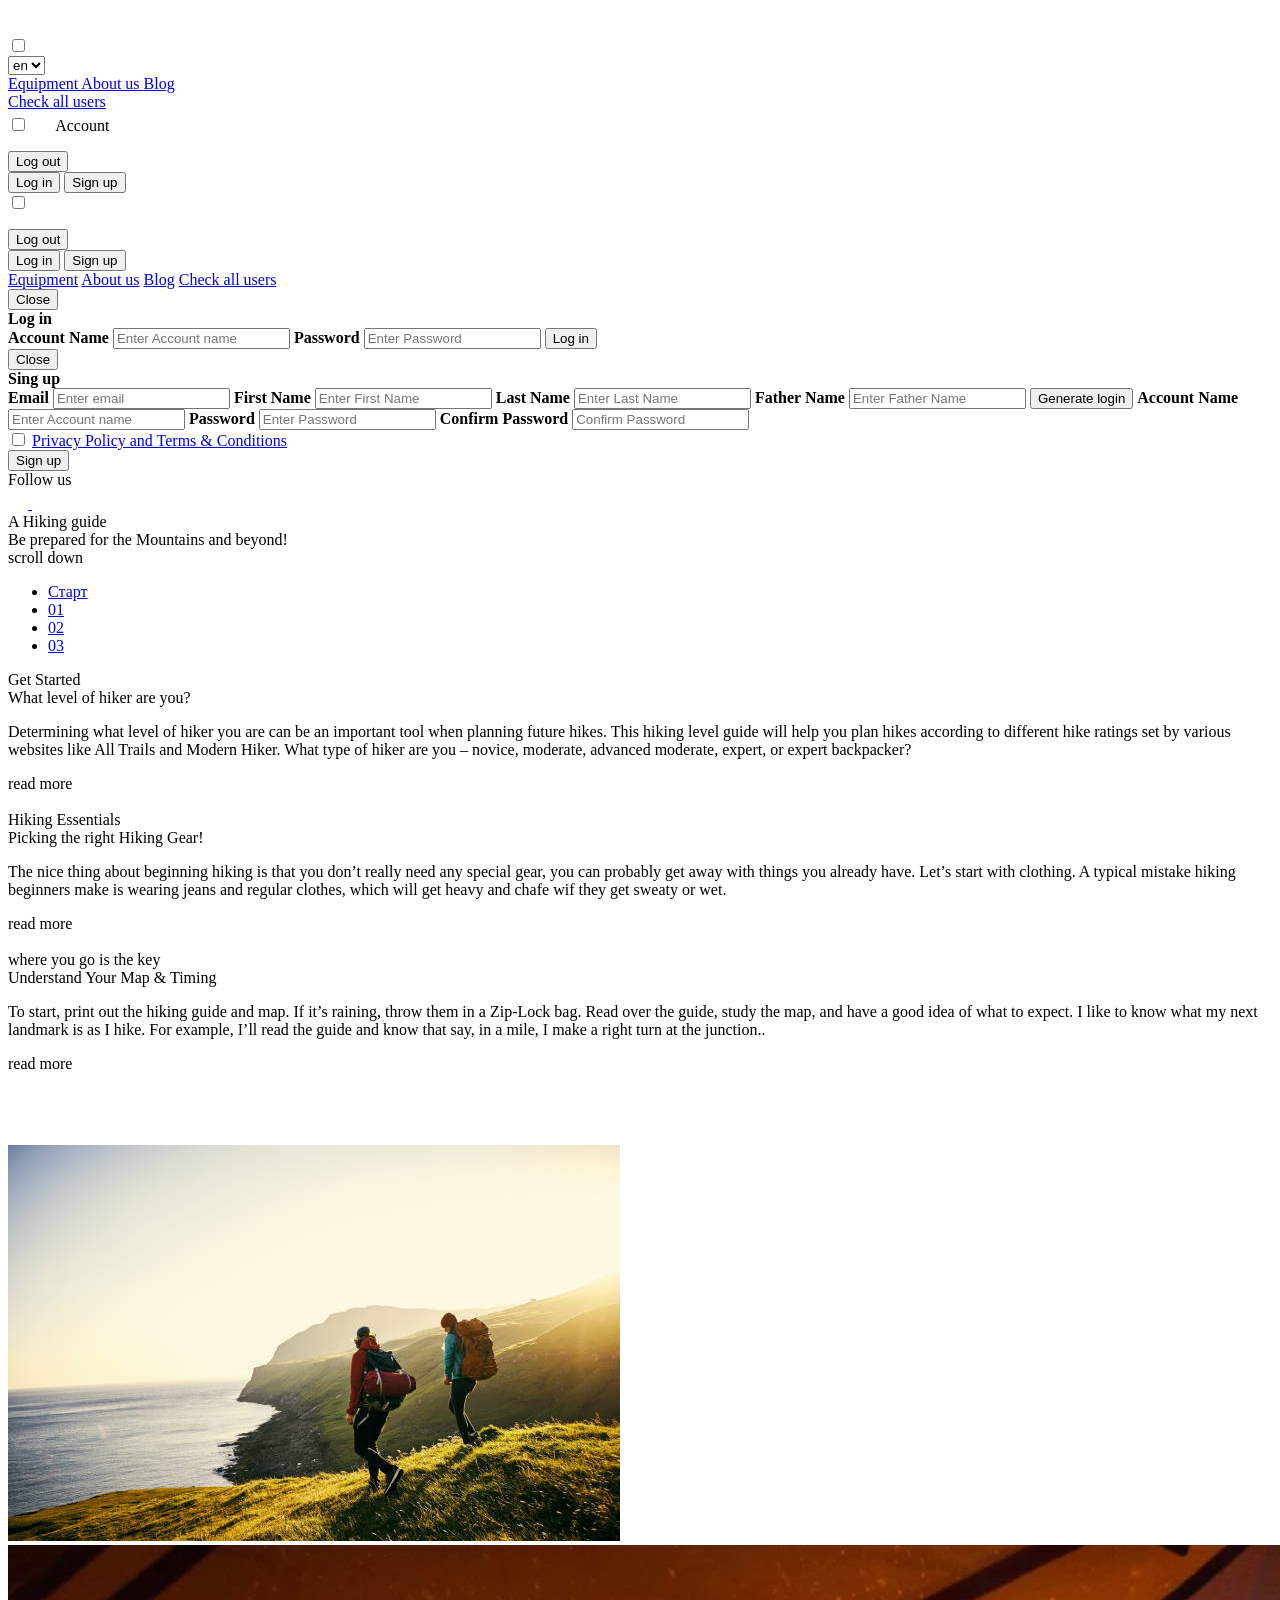
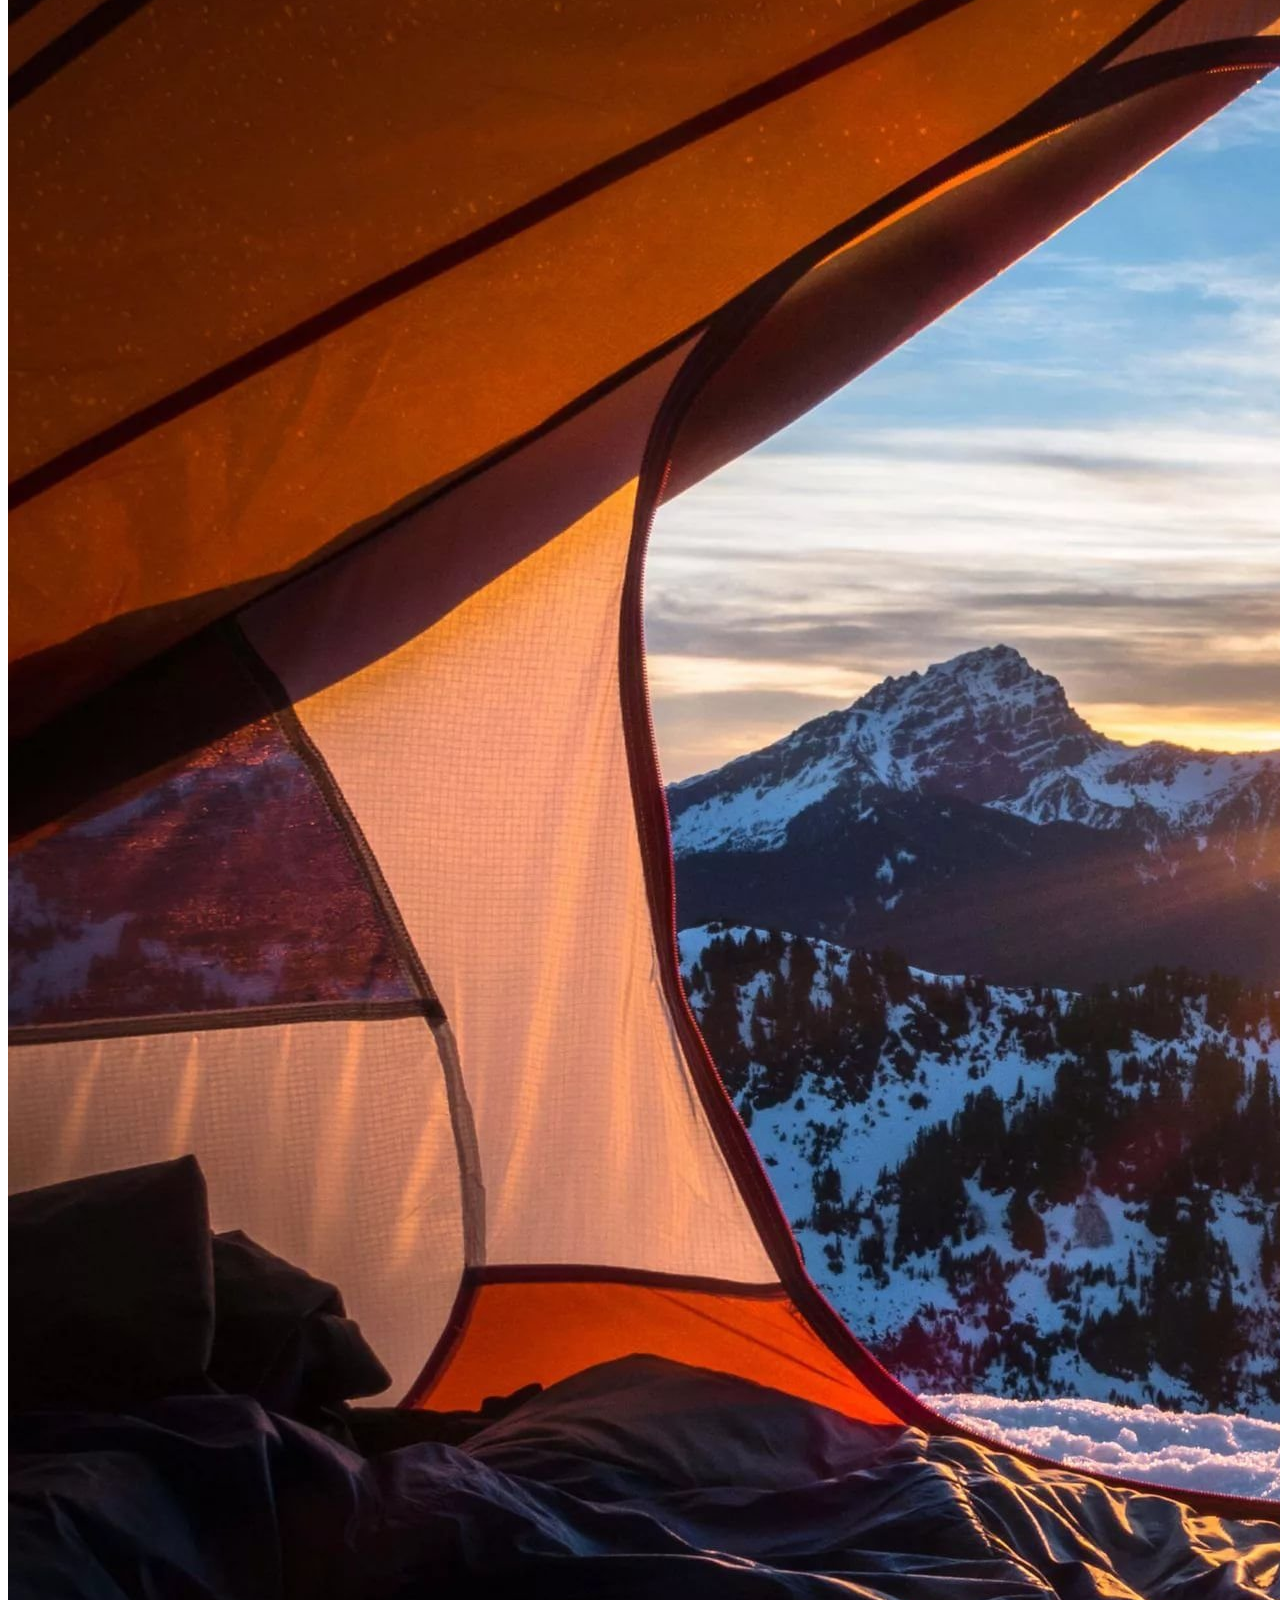
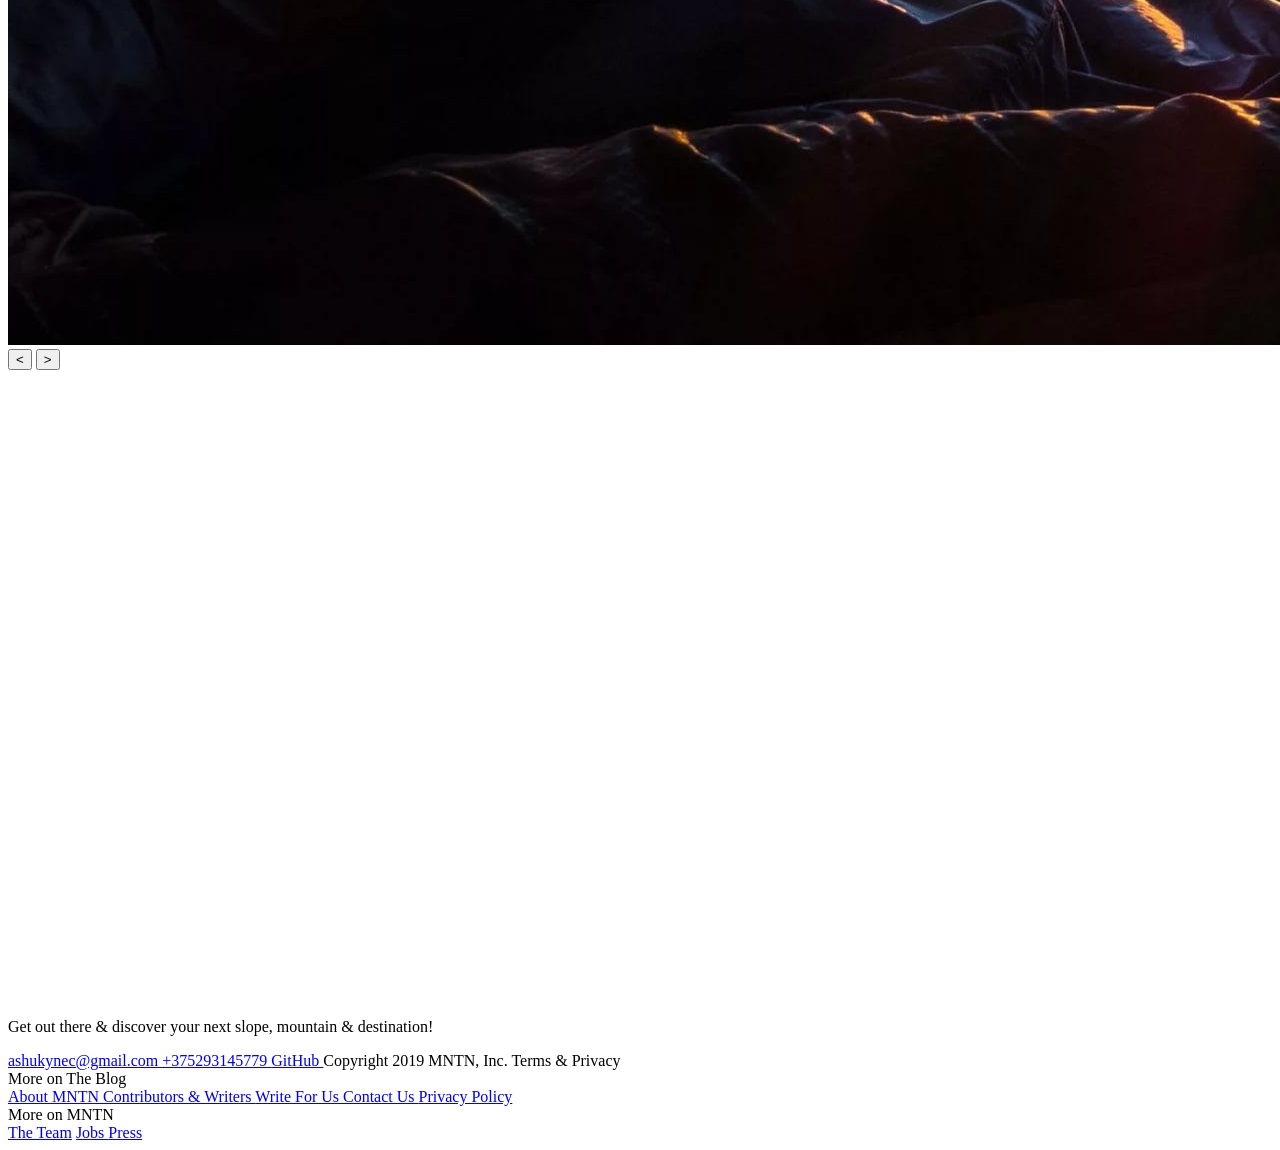
==== About_us/about_us.html @ 2bbd7daa "fit: add 3 web pages" ====
<!DOCTYPE html>
<html lang="en">
<head>
    <meta charset="UTF-8">
    <meta name="viewport" content="width=device-width, initial-scale=1.0">
    <meta name="set-cookie">
    <link rel="stylesheet" href="style.css">
    <link rel="stylesheet" href="Adaptivestyle.css">
    <title class="i18n" i18n="title">MNTN</title>
</head>
<body>
    <div id ="modal_window_background"></div>
    <div id="site-wrapper">
        <header>
            <div class="header-wrapper">
                <div class="img_HG" ></div>      
                <div class="BG_Hero"></div>
                <div class="img_MG" ></div>
                <div class="img_VG" ></div>
                <div class="BG_Content"></div>
            </div>
            <div class="header-content" id="section-start">
                <a href="index.html">
                    <div id="Logo">
                        <img src="../vectors/Logo.svg" alt="">
                    </div>
                </a>
                <nav class="nav_second-block">
                    <div class="toogle-switch">
                        <label class="switch">
                            <input type="checkbox" id="check">
                            <span class="slider round"></span>
                        </label>
                    </div>
                    <select name="" id="languageSelect">
                        <option value="en" id="translateEN" select>en</option>
                        <option value="ru" id="translateRU">ru</option>
                    </select>
                </nav>
                <nav class="nav_menu">                    
                    <a i18n="equipment" href="#" class="i18n nav_menu-text">Equipment
                    </a>
                    <a href="#" i18n="about_us" class="i18n nav_menu-text">About us
                    </a>
                    <a href="#" i18n="blog" class="i18n nav_menu-text" >Blog
                    </a>           
                </nav>
                <nav id="nav_third-block">
                    <div class="for_admin">
                        <a href="../Check All Users/checkallusers.html" i18n="checkusers" class="i18n nav_menu-text">
                            Check all users
                        </a>
                    </div>
                </nav>
                <div class="header-right"> 
                    <div class="Account-menu">
                        <input type="checkbox" id="account_menu_toogle"> 
                        <label id="Account" for="account_menu_toogle">
                            <img src="../vectors/account_circle_24px.svg" alt="">
                            <span i18n="account" class="i18n account">Account</span> 
                        </label>
                        <div class="account-menu">
                            <p class="username"></p>
                            <button id="accountlogout"><span i18n="logout" class="i18n logout">Log out</span> </button>
                            <div class="log">
                                <button id="accountLog"><span i18n="login" class="i18n login">Log in</span> </button>
                                <button id="accountSign"><span i18n="signup" class="i18n signup">Sign up</span> </button>
                            </div>
                            <div class="theme"></div>                            
                        </div>
                    </div>
                </div>
                <input type="checkbox" id="menu_toogle">
                <label class="btn" for="menu_toogle">
                    <span></span>
                </label>
                <div class="burger-menu">
                    <p class="username"></p>
                    <button id="burgerlogout"><span i18n="logout" class="i18n logout">Log out</span> </button>
                    <div class="log">
                        <button id="burgerLog"><span i18n="login" class="i18n login">Log in</span> </button>
                        <button id="burgerSign"><span i18n="signup" class="i18n signup">Sign up</span> </button>
                    </div>        
                    <a href="#" i18n="equipment" class="i18n" id = "equipment">Equipment</a>
                    <a href="#" i18n="about_us" class="i18n" id = "about_us">About us</a>
                    <a href="#" i18n="blog" class="i18n" id = "blog">Blog</a>
                    <a href="#" i18n="checkusers" class="i18n" id = "check_all_users">Check all users</a>
                    <div class="theme"></div>
                </div>                
            </div>
        </header>
        <main>
            <div id="Login_and_register">
                <div class="Login">
                    <button class="button-close-login buttonclose i18n" i18n="close" >Close</button>
                    <div>
                        <b i18n="login" class="i18n login">Log in</b>              
                            <div class="login-form">
                                <label for="Logup"><b i18n="AccountName" class="i18n">Account Name</b></label>
                                <input id="Logup" type="text" placeholder="Enter Account name" name="Account" required>
                                <label for="pws"><b i18n="Password" class="i18n">Password</b></label>
                                <input id="PasswordLog" type="password" placeholder="Enter Password" required>
                                <button id = "log"><span i18n="login" class="i18n">Log in</span></button>
                            </div>         
                    </div>
                </div>
                <div class="Register">
                    <button class="button-close-reg buttonclose i18n" i18n="close">Close</button>
                    <div>
                        <b class="i18n" i18n="signup">Sing up</b>
                            
                            <div class="reg-form">
                                <label for="Email"><b class="i18n" i18n="Email">Email</b></label>
                                <input id="Email" type="text" placeholder="Enter email" name="Email" required>
                                <label for="FisrtName"><b class="i18n" i18n="FirstName">First Name</b></label>
                                <input type="text" id="FirstName" placeholder="Enter First Name" name="FistName" required>
                                <label for="LastName"><b class="i18n" i18n="LastName">Last Name</b></label>
                                <input type="text" id="LastName" placeholder="Enter Last Name" name="LastName" required>
                                <label for="FatherName"><b class="i18n" i18n="FatherName">Father Name</b></label>
                                <input type="text" id="FatherName" placeholder="Enter Father Name" name="FatherName" >
                                <button i18n="generate_login" id="generatelogin">Generate login</button>
                                <label for="Logup"><b class="i18n" i18n="AccountName">Account Name</b></label>
                                <input id="Logup2" type="text" placeholder="Enter Account name" name="Account" required>
                                <label for="pws"><b class="i18n" i18n="Password">Password</b></label>
                                <input type="password" id="password" placeholder="Enter Password" name="passwod" required>
                                <label for="pws"><b class="i18n" i18n="CPassword">Confirm Password</b></label>
                                <input type="password" id="Cpassword" placeholder="Confirm Password" name="Comfpasswod" required>
                                <div class="Policy">
                                    <input type="checkbox" class="checkboxprivacy">
                                    <a href="#" class="Privacy">Privacy Policy and Terms & Conditions</a>
                                </div>
                               
                                <button id = "sign"><span class="i18n" i18n="signup" >Sign up</span></button>
                            </div>                                            
                    </div>
                </div>
            </div>
            <div class="Site-cover">
                <div class="Second-nav">
                    <div class="Social">
                        <span i18n=follow_us class="i18n Follow_us">
                            Follow us
                        </span>
                        <div class="Links">
                            <a href="#" class="Link">
                                <img src="../vectors/instagram.svg" alt="">
                            </a>
                            <a href="#" class="Link">
                                <img src="../vectors/twitter.svg" alt="">
                            </a>                    
                        </div>           
                    </div>
                    <div class="Hero-content">
                        <div i18n=a_hiking_guide class="i18n Hero-subtitle Accent_text">
                            A Hiking guide
                        </div>
                        <div i18n=be_prepared class="i18n Hero-title">
                            Be prepared for the Mountains and beyond!
                        </div>
                        <div i18n=scroll_down class="i18n Hero-scroll-down">
                            scroll down
                        </div>                      
                    </div>
                    <div class="Nav-slider-container">
                        <div class="Nav-section-counter">
                            <ul class="section-counter__list">
                                <li>
                                    <a href="#section-start" class="section-counter__item counter_text btn-to-scroll">Старт</a>
                                </li>
                                <li>
                                    <a href="#section-1" class="section-counter__item counter_text btn-to-scroll">01</a>
                                </li>
                                <li>
                                    <a href="#section-2" class="section-counter__item counter_text btn-to-scroll">02</a>
                                </li>
                                <li>
                                    <a href="#section-3" class="section-counter__item counter_text btn-to-scroll">03</a>
                                </li>
                            </ul>
                        </div>
                    </div>
                </div>
            </div>
            <div class="Content-section">
                <article class="Content-block">
                    <div class="grid">
                        <div class="Content-text" data-number="01" id="section-1">
                            <div i18n=get_started class="i18n Content-subtitle Accent_text">
                                Get Started
                            </div>
                            <div i18n=what_level class="i18n Content-title">
                                What level of  hiker are you?
                            </div>
                            <p i18n=determining_what class="i18n">Determining what level of hiker you are can be an important tool when planning future hikes. This hiking level guide will help you plan hikes according to different hike ratings set by various websites like All Trails and Modern Hiker. What type of hiker are you – novice, moderate, advanced moderate, expert, or expert backpacker?</p> 
                            <div i18n = read_more class="i18n content-read-more">
                                read more
                            </div>
                        </div>
                        <img src="../img/image.png" alt class="Content-img image_01">                       
                    </div>
                </article>
                <article class="Content-block">
                    <div class="grid">
                        <div class="Content-text" data-number="02" id="section-2">
                            <div i18n=hiking_essentials class="i18n Content-subtitle Accent_text">
                                Hiking Essentials
                            </div>
                            <div i18n=picking_the_right class="i18n Content-title">
                                Picking the right Hiking Gear!
                            </div>
                            <p i18n=the_nice_thing class="i18n">The nice thing about beginning hiking is that you don’t really need any special gear, you can probably get away with things you already have.
                                Let’s start with clothing. A typical mistake hiking beginners make is wearing jeans and regular clothes, which will get heavy and chafe wif they get sweaty or wet.</p> 
                            <div i18n = read_more class="i18n content-read-more">
                                read more
                            </div>
                        </div>
                        <img src="../img/image_2.jpeg" alt class="Content-img image_02">  
                    </div>
                </article>
                <article class="Content-block">
                    <div class="grid">
                        <div class="Content-text" data-number="03" id="section-3">
                            <div i18n = where_you_go class="i18n Content-subtitle Accent_text">
                                where you go is the key
                            </div>
                            <div i18n = understand_your_map class="i18n Content-title">
                                Understand Your Map & Timing
                            </div>
                            <p i18n=to_start class="i18n">To start, print out the hiking guide and map. If it’s raining, throw them in a Zip-Lock bag. Read over the guide, study the map, and have a good idea of what to expect. I like to know what my next landmark is as I hike. For example, I’ll read the guide and know that say, in a mile, I make a right turn at the junction..</p> 
                            <div i18n = read_more class="i18n content-read-more">
                                read more
                            </div>
                        </div>
                        <img src="../img/image_1.png" alt class="Content-img image_03">
                    </div>
                </article>
            </div>
            <div id ="Slider-block">
                <div id="Slider">
                    <div id ="Slider-container" class="Slider-container">
                        <div id="slide">
                            <img src="../img/image.png" alt class="Slider-img image_1">                       
                        </div>
                        <div id="slide" >
                            <img src="../img/image_2.jpeg" alt class="Slider-img">                 
                        </div>
                        <div id="slide">
                            <img src="../img/image_1.png" alt class="Slider-img">                        
                        </div>
                        <div id="slide">
                            <img src="../img/image_4.jpg" alt class="Slider-img">                        
                        </div>
                        <div id="slide">
                            <img src="../img/image_5.jpg" alt class="Slider-img">                        
                        </div>
                    </div>
                </div>
                <button id="arrow-left" class="left-arrow arrows">&lt;</button> 
                <button id="arrow-right" class="right-arrow arrows">&gt;</button> 
            </div>
            <div class="map box">
                <iframe src="https://www.google.com/maps/embed?pb=!1m18!1m12!1m3!1d11041.084545531883!2d39.817601816531145!3d46.22495253561388!2m3!1f0!2f0!3f0!3m2!1i1024!2i768!4f13.1!3m3!1m2!1s0x40e4cbffce621131%3A0x7f5fc17c1211a2c6!2z0JLQtdGB0LXQu9Cw0Y8g0JbQuNC30L3RjCwg0JrRgNCw0YHQvdC-0LTQsNGA0YHQutC40Lkg0LrRgNCw0LksINCg0L7RgdGB0LjRjywgMzUyMDU4!5e0!3m2!1sru!2sby!4v1713176691317!5m2!1sru!2sby" width="1000" height="600" style="border:0;" allowfullscreen="" loading="lazy" referrerpolicy="no-referrer-when-downgrade"></iframe>
            </div>
        </main>
        <footer>
            <div class="footer-content">
                <div class="footer_block footer_block-info">
                    <a href="#" id="footer_logo">
                        <img src="../vectors/Logo.svg" alt="">
                    </a>
                    <p i18n=get_out_there id="footer_block-text">
                        Get out there & discover your next slope, mountain & destination!
                    </p>
                    <a href="https://mail.google.com/mail/u/0/#inbox?compose=GTvVlcSMTSDvWHtQJpFTcDckRrpqBXBNzldjprDRZwdrqbjWKNGSmgXZLXLhczCclvdzZHrmMcjWW" id="author_links">
                        ashukynec@gmail.com
                    </a>
                    <a href="tel:+375293145779" id="author_links">
                        +375293145779
                    </a>
                    <a href="https://github.com/ArtemidiyIII/Kursovoi_web" id="author_links">
                        GitHub
                    </a>
                    <span i18n=copyright_2019 id="footer_block-copyright">
                        Copyright 2019 MNTN, Inc. Terms & Privacy
                    </span>
                </div>
                <div class="footer_block footer_block-menu">
                    <div class="footer_block-menu-item">
                        <div i18n=more_on_the_blog class="i18n footer_block-menu-title Accent_text">
                            More on The Blog
                        </div>
                        <a i18n="about_mntn" href="#" class="i18n footer_links">
                            About MNTN
                        </a>
                        <a i18n="contributors_writers" href="#" class="i18n footer_links">
                            Contributors & Writers
                        </a>
                        <a i18n="write_for_us" href="#" class="i18n footer_links">
                            Write For Us
                        </a>
                        <a i18n="contact_us" href="#" class="i18n footer_links">
                            Contact Us
                        </a>
                        <a i18n="privacy_policy" href="#" class="i18n footer_links">
                            Privacy Policy
                        </a>
                    </div>
                    <div class="footer_block-menu-item">
                        <div i18n=more_on_mntn class="i18n footer_block-menu-title Accent_text">
                            More on MNTN
                        </div>
                        <a i18n="the_team" href="https://www.youtube.com/" class="i18n footer_links">
                            The Team</a>
                        <a i18n="jobs" href="#" class="i18n footer_links">
                            Jobs
                        </a>
                        <a i18n="press" href="#" class="i18n footer_links">
                            Press
                        </a>
                    </div>    
                </div>  
            </div>
        </footer>        
    </div>
    <script src="script.js"></script>
</body>
</html>
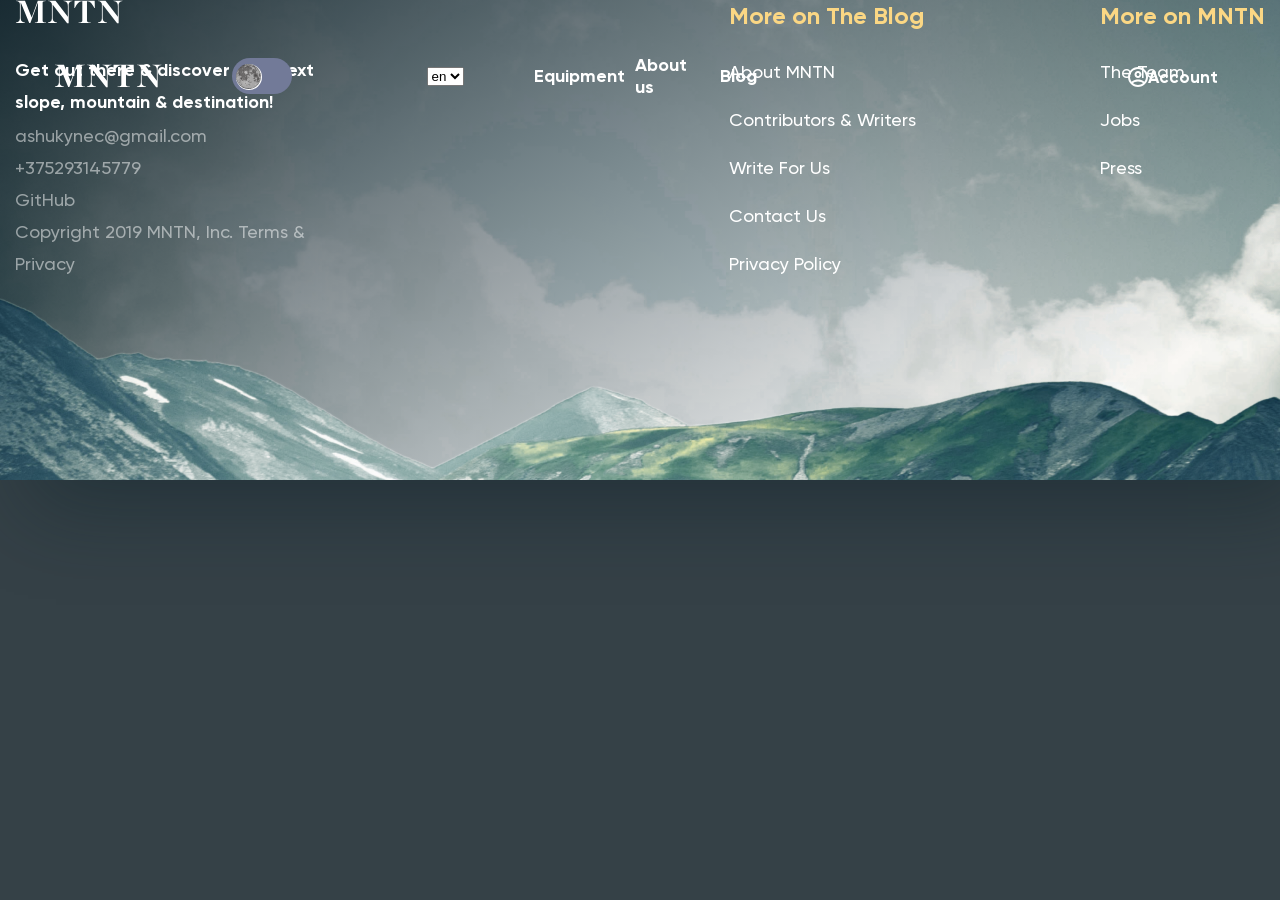
==== commit 402e2b63: "fit: add checkuser and about us pages" ====
--- a/About_us/about_us.html
+++ b/About_us/about_us.html
@@ -3,9 +3,11 @@
 <head>
     <meta charset="UTF-8">
     <meta name="viewport" content="width=device-width, initial-scale=1.0">
-    <meta name="set-cookie">
-    <link rel="stylesheet" href="style.css">
-    <link rel="stylesheet" href="Adaptivestyle.css">
+
+    <link rel="stylesheet" href="../HomePage/style.css">
+    <link rel="stylesheet" href="../HomePage/Adaptivestyle.css">
+    <link rel="stylesheet" href="about_us.html">
+
     <title class="i18n" i18n="title">MNTN</title>
 </head>
 <body>
@@ -20,7 +22,7 @@
                 <div class="BG_Content"></div>
             </div>
             <div class="header-content" id="section-start">
-                <a href="index.html">
+                <a href="../HomePage/index.html">
                     <div id="Logo">
                         <img src="../vectors/Logo.svg" alt="">
                     </div>
@@ -40,14 +42,14 @@
                 <nav class="nav_menu">                    
                     <a i18n="equipment" href="#" class="i18n nav_menu-text">Equipment
                     </a>
-                    <a href="#" i18n="about_us" class="i18n nav_menu-text">About us
+                    <a href="../About_us/about_us.html" i18n="about_us" class="i18n nav_menu-text">About us
                     </a>
                     <a href="#" i18n="blog" class="i18n nav_menu-text" >Blog
                     </a>           
                 </nav>
                 <nav id="nav_third-block">
                     <div class="for_admin">
-                        <a href="../Check All Users/checkallusers.html" i18n="checkusers" class="i18n nav_menu-text">
+                        <a href="../CheckAllUsers/checkallusers.html" i18n="checkusers" class="i18n nav_menu-text">
                             Check all users
                         </a>
                     </div>
@@ -62,10 +64,7 @@
                         <div class="account-menu">
                             <p class="username"></p>
                             <button id="accountlogout"><span i18n="logout" class="i18n logout">Log out</span> </button>
-                            <div class="log">
-                                <button id="accountLog"><span i18n="login" class="i18n login">Log in</span> </button>
-                                <button id="accountSign"><span i18n="signup" class="i18n signup">Sign up</span> </button>
-                            </div>
+                            
                             <div class="theme"></div>                            
                         </div>
                     </div>
@@ -77,195 +76,22 @@
                 <div class="burger-menu">
                     <p class="username"></p>
                     <button id="burgerlogout"><span i18n="logout" class="i18n logout">Log out</span> </button>
-                    <div class="log">
-                        <button id="burgerLog"><span i18n="login" class="i18n login">Log in</span> </button>
-                        <button id="burgerSign"><span i18n="signup" class="i18n signup">Sign up</span> </button>
-                    </div>        
+                            
                     <a href="#" i18n="equipment" class="i18n" id = "equipment">Equipment</a>
-                    <a href="#" i18n="about_us" class="i18n" id = "about_us">About us</a>
+                    <a href="../About_us/about_us.html" i18n="about_us" class="i18n" id = "about_us">About us</a>
                     <a href="#" i18n="blog" class="i18n" id = "blog">Blog</a>
-                    <a href="#" i18n="checkusers" class="i18n" id = "check_all_users">Check all users</a>
+                    <a href="../CheckAllUsers/checkallusers.html" i18n="checkusers" class="i18n" id = "check_all_users">Check all users</a>
                     <div class="theme"></div>
                 </div>                
             </div>
         </header>
         <main>
-            <div id="Login_and_register">
-                <div class="Login">
-                    <button class="button-close-login buttonclose i18n" i18n="close" >Close</button>
-                    <div>
-                        <b i18n="login" class="i18n login">Log in</b>              
-                            <div class="login-form">
-                                <label for="Logup"><b i18n="AccountName" class="i18n">Account Name</b></label>
-                                <input id="Logup" type="text" placeholder="Enter Account name" name="Account" required>
-                                <label for="pws"><b i18n="Password" class="i18n">Password</b></label>
-                                <input id="PasswordLog" type="password" placeholder="Enter Password" required>
-                                <button id = "log"><span i18n="login" class="i18n">Log in</span></button>
-                            </div>         
-                    </div>
-                </div>
-                <div class="Register">
-                    <button class="button-close-reg buttonclose i18n" i18n="close">Close</button>
-                    <div>
-                        <b class="i18n" i18n="signup">Sing up</b>
-                            
-                            <div class="reg-form">
-                                <label for="Email"><b class="i18n" i18n="Email">Email</b></label>
-                                <input id="Email" type="text" placeholder="Enter email" name="Email" required>
-                                <label for="FisrtName"><b class="i18n" i18n="FirstName">First Name</b></label>
-                                <input type="text" id="FirstName" placeholder="Enter First Name" name="FistName" required>
-                                <label for="LastName"><b class="i18n" i18n="LastName">Last Name</b></label>
-                                <input type="text" id="LastName" placeholder="Enter Last Name" name="LastName" required>
-                                <label for="FatherName"><b class="i18n" i18n="FatherName">Father Name</b></label>
-                                <input type="text" id="FatherName" placeholder="Enter Father Name" name="FatherName" >
-                                <button i18n="generate_login" id="generatelogin">Generate login</button>
-                                <label for="Logup"><b class="i18n" i18n="AccountName">Account Name</b></label>
-                                <input id="Logup2" type="text" placeholder="Enter Account name" name="Account" required>
-                                <label for="pws"><b class="i18n" i18n="Password">Password</b></label>
-                                <input type="password" id="password" placeholder="Enter Password" name="passwod" required>
-                                <label for="pws"><b class="i18n" i18n="CPassword">Confirm Password</b></label>
-                                <input type="password" id="Cpassword" placeholder="Confirm Password" name="Comfpasswod" required>
-                                <div class="Policy">
-                                    <input type="checkbox" class="checkboxprivacy">
-                                    <a href="#" class="Privacy">Privacy Policy and Terms & Conditions</a>
-                                </div>
-                               
-                                <button id = "sign"><span class="i18n" i18n="signup" >Sign up</span></button>
-                            </div>                                            
-                    </div>
-                </div>
-            </div>
-            <div class="Site-cover">
-                <div class="Second-nav">
-                    <div class="Social">
-                        <span i18n=follow_us class="i18n Follow_us">
-                            Follow us
-                        </span>
-                        <div class="Links">
-                            <a href="#" class="Link">
-                                <img src="../vectors/instagram.svg" alt="">
-                            </a>
-                            <a href="#" class="Link">
-                                <img src="../vectors/twitter.svg" alt="">
-                            </a>                    
-                        </div>           
-                    </div>
-                    <div class="Hero-content">
-                        <div i18n=a_hiking_guide class="i18n Hero-subtitle Accent_text">
-                            A Hiking guide
-                        </div>
-                        <div i18n=be_prepared class="i18n Hero-title">
-                            Be prepared for the Mountains and beyond!
-                        </div>
-                        <div i18n=scroll_down class="i18n Hero-scroll-down">
-                            scroll down
-                        </div>                      
-                    </div>
-                    <div class="Nav-slider-container">
-                        <div class="Nav-section-counter">
-                            <ul class="section-counter__list">
-                                <li>
-                                    <a href="#section-start" class="section-counter__item counter_text btn-to-scroll">Старт</a>
-                                </li>
-                                <li>
-                                    <a href="#section-1" class="section-counter__item counter_text btn-to-scroll">01</a>
-                                </li>
-                                <li>
-                                    <a href="#section-2" class="section-counter__item counter_text btn-to-scroll">02</a>
-                                </li>
-                                <li>
-                                    <a href="#section-3" class="section-counter__item counter_text btn-to-scroll">03</a>
-                                </li>
-                            </ul>
-                        </div>
-                    </div>
-                </div>
-            </div>
-            <div class="Content-section">
-                <article class="Content-block">
-                    <div class="grid">
-                        <div class="Content-text" data-number="01" id="section-1">
-                            <div i18n=get_started class="i18n Content-subtitle Accent_text">
-                                Get Started
-                            </div>
-                            <div i18n=what_level class="i18n Content-title">
-                                What level of  hiker are you?
-                            </div>
-                            <p i18n=determining_what class="i18n">Determining what level of hiker you are can be an important tool when planning future hikes. This hiking level guide will help you plan hikes according to different hike ratings set by various websites like All Trails and Modern Hiker. What type of hiker are you – novice, moderate, advanced moderate, expert, or expert backpacker?</p> 
-                            <div i18n = read_more class="i18n content-read-more">
-                                read more
-                            </div>
-                        </div>
-                        <img src="../img/image.png" alt class="Content-img image_01">                       
-                    </div>
-                </article>
-                <article class="Content-block">
-                    <div class="grid">
-                        <div class="Content-text" data-number="02" id="section-2">
-                            <div i18n=hiking_essentials class="i18n Content-subtitle Accent_text">
-                                Hiking Essentials
-                            </div>
-                            <div i18n=picking_the_right class="i18n Content-title">
-                                Picking the right Hiking Gear!
-                            </div>
-                            <p i18n=the_nice_thing class="i18n">The nice thing about beginning hiking is that you don’t really need any special gear, you can probably get away with things you already have.
-                                Let’s start with clothing. A typical mistake hiking beginners make is wearing jeans and regular clothes, which will get heavy and chafe wif they get sweaty or wet.</p> 
-                            <div i18n = read_more class="i18n content-read-more">
-                                read more
-                            </div>
-                        </div>
-                        <img src="../img/image_2.jpeg" alt class="Content-img image_02">  
-                    </div>
-                </article>
-                <article class="Content-block">
-                    <div class="grid">
-                        <div class="Content-text" data-number="03" id="section-3">
-                            <div i18n = where_you_go class="i18n Content-subtitle Accent_text">
-                                where you go is the key
-                            </div>
-                            <div i18n = understand_your_map class="i18n Content-title">
-                                Understand Your Map & Timing
-                            </div>
-                            <p i18n=to_start class="i18n">To start, print out the hiking guide and map. If it’s raining, throw them in a Zip-Lock bag. Read over the guide, study the map, and have a good idea of what to expect. I like to know what my next landmark is as I hike. For example, I’ll read the guide and know that say, in a mile, I make a right turn at the junction..</p> 
-                            <div i18n = read_more class="i18n content-read-more">
-                                read more
-                            </div>
-                        </div>
-                        <img src="../img/image_1.png" alt class="Content-img image_03">
-                    </div>
-                </article>
-            </div>
-            <div id ="Slider-block">
-                <div id="Slider">
-                    <div id ="Slider-container" class="Slider-container">
-                        <div id="slide">
-                            <img src="../img/image.png" alt class="Slider-img image_1">                       
-                        </div>
-                        <div id="slide" >
-                            <img src="../img/image_2.jpeg" alt class="Slider-img">                 
-                        </div>
-                        <div id="slide">
-                            <img src="../img/image_1.png" alt class="Slider-img">                        
-                        </div>
-                        <div id="slide">
-                            <img src="../img/image_4.jpg" alt class="Slider-img">                        
-                        </div>
-                        <div id="slide">
-                            <img src="../img/image_5.jpg" alt class="Slider-img">                        
-                        </div>
-                    </div>
-                </div>
-                <button id="arrow-left" class="left-arrow arrows">&lt;</button> 
-                <button id="arrow-right" class="right-arrow arrows">&gt;</button> 
-            </div>
-            <div class="map box">
-                <iframe src="https://www.google.com/maps/embed?pb=!1m18!1m12!1m3!1d11041.084545531883!2d39.817601816531145!3d46.22495253561388!2m3!1f0!2f0!3f0!3m2!1i1024!2i768!4f13.1!3m3!1m2!1s0x40e4cbffce621131%3A0x7f5fc17c1211a2c6!2z0JLQtdGB0LXQu9Cw0Y8g0JbQuNC30L3RjCwg0JrRgNCw0YHQvdC-0LTQsNGA0YHQutC40Lkg0LrRgNCw0LksINCg0L7RgdGB0LjRjywgMzUyMDU4!5e0!3m2!1sru!2sby!4v1713176691317!5m2!1sru!2sby" width="1000" height="600" style="border:0;" allowfullscreen="" loading="lazy" referrerpolicy="no-referrer-when-downgrade"></iframe>
-            </div>
+            
         </main>
         <footer>
             <div class="footer-content">
                 <div class="footer_block footer_block-info">
-                    <a href="#" id="footer_logo">
+                    <a href="../HomePage/index.html" id="footer_logo">
                         <img src="../vectors/Logo.svg" alt="">
                     </a>
                     <p i18n=get_out_there id="footer_block-text">
@@ -322,6 +148,6 @@
             </div>
         </footer>        
     </div>
-    <script src="script.js"></script>
+    <script src="../About_us/scriptforaboutus.js"></script>
 </body>
 </html>
--- a/HomePage/style.css
+++ b/HomePage/style.css
@@ -0,0 +1,1141 @@
+* {
+    box-sizing: border-box;
+    margin: 0;
+    padding: 0;
+}
+a {
+    text-decoration: none;
+}
+button {
+    cursor: pointer;
+    text-decoration: none;
+    border: none;
+}
+img {
+    vertical-align: top;
+    border-style: none;
+}
+.Accent_text {
+    color: #fbd784;    
+}
+body {
+    margin: 0;
+    width: 100%;
+    min-height: 100%;
+    display: flex;
+    background-color: rgba(3, 18, 26, 0.8)
+}
+#site-wrapper{
+    overflow: hidden;
+    position: relative;
+    display: flex;
+    width: 100%;
+    height: 100%;
+    max-width: 1920px;
+    margin-right: auto;
+    margin-left: auto;
+    flex-direction: column;
+    background-color: #0B1D26;
+    box-shadow: 28px 28px 80px 0 rgba(11, 29, 38, 0.4);
+
+}
+header{
+    display: flex;
+    width: 100%;
+    position: absolute;
+    top: 0%;
+}
+.header-wrapper{
+    margin: 0;
+    width: 100%;
+    height: 95vw;
+    max-width: 1920px;
+    min-width: 320px;
+    max-height: 1900px;
+    /* min-height: 317px; */
+    background-size: contain;
+}
+.header-content {
+    display: flex;
+    width: 100%;
+    align-items: center;
+    position: absolute;
+    flex-direction: row;
+    height: 152px;
+    padding: 64px 4.2%;
+    /* background-color: #d30909; */
+    margin: 0;
+    z-index: 3;
+}
+.BG_Hero {
+    position: relative;
+    height: 63.16%;
+    width: 100%;
+    top: -100%;
+    background: linear-gradient(330.24deg, rgba(11, 29, 38, 0) 31.06%, #0B1D26 108.93%);
+
+}
+.BG_Content {
+    position: relative;
+    background: linear-gradient(180deg, rgba(11, 29, 38, 0) 0%, #0B1D26 61.38%);
+    height: 36.84%;
+    width: 100%;
+    top: -300%;
+}
+.img_HG {
+    position: relative;
+    width: 100%;
+    height: 100%;
+    top: -21%;
+    max-width: 1920px;
+    min-width: 320px;
+    background-image: url("../img/hg.png");
+    background-repeat: no-repeat;
+    background-size: contain;
+    align-items: end;
+}
+.img_MG {
+    position: relative;
+    width: 100%;
+    height: 100%;
+    top: -138.74%;
+    max-width: 1920px;
+    min-width: 320px;
+    background: url("../img/mg.png");
+    background-repeat: no-repeat;
+    background-size: contain;
+    left: 0px;
+}
+.img_VG {
+    position: relative;
+    width: 100%;
+    height: 100%;
+    top: -222.74%;
+    max-width: 1920px;
+    min-width: 320px;
+    background: url("../img/vg.png");
+    background-repeat: no-repeat;
+    background-size: contain;
+    left: 0px;   
+}
+#Logo {
+    color: #FFFFFF;
+    cursor:pointer;
+}
+
+.nav_second-block{
+    position: relative;
+    display: flex;
+    max-width: 626px;
+    width: 100%;
+    justify-content: space-around;
+    flex-direction: row;
+    align-items: center;
+}
+
+    /* toogle-switch */
+
+.toogle-switch{
+    position: relative;
+    padding-left: 5px;
+    padding-right: 5px;
+}
+.switch {
+    position: relative;
+    display: inline-block;
+    width: 60px;
+    height: 36px;
+}   
+.switch input { 
+    opacity: 0;
+    width: 0;
+    height: 0;
+}
+.slider {
+    position: absolute;
+    cursor: pointer;
+    top: 0;
+    left: 0;
+    right: 0;
+    bottom: 0;
+    background-color: #727a98;
+    -webkit-transition: .4s;
+    transition: .4s;
+}
+.slider:before {
+    position: absolute;
+    content:url("../img/moon.png");
+    height: 26px;
+    width: 26px;
+    left: 4px;
+    bottom: 4px;
+    background-color: white;
+    -webkit-transition: .4s;
+    transition: .4s;
+}
+input:checked + .slider {
+    background-color: #ccc;
+}
+input:checked + .slider:before {
+    -webkit-transform: translateX(26px);
+    -ms-transform: translateX(26px);
+    transform: translateX(26px);
+    content:url("../img/Sun.png");
+  }
+
+.slider.round {
+    border-radius: 34px;
+  }
+  
+  .slider.round:before {
+    border-radius: 50%;
+  }
+
+    /* /toogle-switch */
+
+    /* Daily theme */
+
+.daily-theme{
+    background-color: white;
+    
+}
+    
+.daily-text{
+    color: #0B1D26;
+    
+}
+
+    /* /Daily theme */
+
+.nav_menu {
+    display: flex;
+    position: relative;
+    flex-direction: row;
+    align-items: center;
+    justify-self: center;
+    justify-content: space-between;
+    flex-basis: 293px;
+    flex-grow: 0;
+    flex-shrink: 1;
+    min-width: 233px;
+    width: 100%;
+}
+.nav_menu-text {
+    font-family: 'Gilroy_bold';
+    font-weight: 700;
+    font-size: 18px;
+    line-height: 1.209;
+    color: #FFFFFF;
+    margin-top: 2px;
+    padding-left: 5px;
+    padding-right: 5px;
+}
+#nav_third-block{
+    position: relative;
+    display: flex;
+    flex-direction: row;
+    align-items: center;
+    justify-self: center;
+    justify-content: space-around;
+    max-width: 626px;
+    min-width: 136px;
+    width: 100%;
+}
+.for_admin{
+    align-items: center;    
+    visibility: hidden;
+}
+.header-right{
+    display: flex;
+    flex-direction: row;
+
+}
+
+/* account-menu */
+.Account-menu{
+    display: grid;
+}
+#Account {
+    display: flex;
+    align-items: center;
+    position: relative;
+    width: 98px;
+    justify-self: end;
+    top: 1px;
+    bottom: 1px;
+    color: #FFFFFF;
+    border: none;
+    cursor: pointer;
+    background-color: transparent;
+}
+#account_menu_toogle{
+    display: none;
+}
+.account{
+    font-family: 'Gilroy_bold';
+    font-size: 17px;
+    line-height: 1.209;
+    color: #FFFFFF;
+}
+.account-menu{
+    z-index: 4;
+    display: none;
+    position: absolute;
+    width: 100%;
+    height: auto;
+    top: 100px;
+    left: 0;
+    justify-content: space-between;
+    transition: 0.2s all;
+    flex-direction: column;
+    gap: 10px;
+    background-color:rgba(3, 18, 26, 0.8);
+    font-size: 20px;
+    color:white;
+}
+#account_menu_toogle:checked ~ .account-menu{
+    display: flex;
+    flex-direction: column;
+    justify-content: space-between;
+    align-items:center;
+    opacity: 1;
+}
+#accountlogout{
+    color:white;
+    justify-content: center;
+    text-align: center;
+    background-color: #AAB9CF;
+    width: 90%;
+    padding: 10px 0;
+    display: none;
+    text-align: center;
+    text-decoration: none;
+    border: 1px solid  #AAB9CF;
+    border-radius: 10px;
+}
+#accountLog{
+    color:white;
+    display: block;
+    text-align: center;
+    background-color: #AAB9CF;
+    width: 45%;
+    padding: 10px 0;
+    text-decoration: none;
+    border: 1px solid  #AAB9CF;
+    border-radius: 10px;
+}
+#accountSign{
+    color:white;
+    display: block;
+    text-align: center;
+    background-color: #AAB9CF;
+    width: 45%;
+    padding: 10px 0;
+    text-decoration: none;
+    border: 1px solid  #AAB9CF;
+    border-radius: 10px;
+}
+
+ /* /account-menu */
+
+ /* burger-menu */
+
+ .btn{
+    display: none;
+}
+.burger-menu{
+    z-index: 4;
+    display: none;
+    position: absolute;
+    width: 100%;
+    height: auto;
+    top: 100px;
+    left: 0;
+    justify-content: space-between;
+    transition: 0.2s all;
+    flex-direction: column;
+    gap: 10px;
+    background-color:rgba(3, 18, 26, 0.8);
+    font-size: 20px;
+    color:white;
+}
+.username{
+    display: none;
+    font-size: 20px;
+    margin: 0;
+    margin-right: 20px;
+}
+#burgerlogout{
+    color:white;
+    justify-content: center;
+    text-align: center;
+    background-color: #AAB9CF;
+    width: 90%;
+    padding: 10px 0;
+    display: none;
+    text-align: center;
+    text-decoration: none;
+    border: 1px solid  #AAB9CF;
+    border-radius: 10px;
+}
+.logout{
+    text-align: center;
+}
+.log{
+    margin-top: 20px;
+    width: 90%;
+    display: flex;
+    flex-direction: row;
+    justify-content: space-between;
+}
+#burgerLog{
+    color:white;
+    display: block;
+    text-align: center;
+    background-color: #AAB9CF;
+    width: 45%;
+    padding: 10px 0;
+    text-decoration: none;
+    border: 1px solid  #AAB9CF;
+    border-radius: 10px;
+}
+#burgerSign{
+    color:white;
+    display: block;
+    text-align: center;
+    background-color: #AAB9CF;
+    width: 45%;
+    padding: 10px 0;
+    text-decoration: none;
+    border: 1px solid  #AAB9CF;
+    border-radius: 10px;
+}
+.burger-menu > a{
+    color:white;
+    text-align: center;
+    text-decoration: none;
+    width: 90%;
+    background-color:#AAB9CF;
+    padding: 10px 0;
+    border: 1px solid  #AAB9CF;
+    border-radius: 10px; 
+}
+.theme{
+    display: flex;
+    justify-content: space-around;
+    width: 100%;
+    flex-direction: row;
+    margin-bottom: 20px;
+}
+#check_all_users{
+    display: none;
+}
+#menu_toogle {
+    display: none;
+}
+
+ /* /burger-menu */
+
+/* Login and Register window */
+#modal_window_background{
+    display: flex;
+    position: fixed;
+    width: 100%;
+    height: 100%;
+}
+
+#Login_and_register{
+    display: flex;
+    position: absolute;
+    align-items: center;
+    flex-direction: column;
+    justify-content: center;
+    width: 100%;
+}
+.buttonclose{
+    width: 60px;
+    height: 30px;
+    margin-left: 200px;
+    background-color:white;
+    color:black;
+    border:1px solid white;
+    border-radius: 20px;
+}
+input[type=text],input[type=password]{
+    width: 120%;
+    font-size: 22px;
+    color:#000000;
+    background-color:#E9EDEE;
+    border: 1px solid #E9EDEE;
+    border-radius: 20px;
+    text-align: center;
+}
+
+ /* /Login and Register window */
+
+ /* Login window */
+
+ .Login{
+    z-index: 6;
+    position: absolute;
+    top: 200px;
+    margin-left: -3200px;
+    display: flex;
+    width: 50%;
+    height: 500px;
+    justify-content: center;
+    flex-direction: column;
+    align-items:center;
+    background-color:#0B1D26;;
+    color:#F9E9E0;
+    border: 1px solid #0B1D26;;
+    border-radius:20px;
+    transition: margin-left, 0.5s ease;
+    box-shadow: rgba(0, 0, 0, 0.56) 0px 22px 70px 4px;
+   
+}
+.Login > div{
+    display: flex;
+    align-items:center;
+    justify-content: space-around;
+    flex-direction: column;
+    
+}
+.Login > div > b{
+    padding: 30px 0;
+    font-size: 30px;
+}
+.login-form{
+    display: flex;
+    flex-direction: column;
+    justify-content: space-around;
+    align-items: center;
+    height: 200px;
+    font-size: 30px;
+    padding: 30px 0;
+}
+
+#log{
+    margin-top: 20px;
+    width: 100px;
+    height: 40px;
+    background-color:#E9EDEE;
+    border: 1px solid #E9EDEE;
+    border-radius: 20px;
+    font-size: 20px;
+    text-align: center;
+}
+
+ /* /Login window */
+
+ /* Register window */
+
+ .Register{
+    z-index: 6;
+    position: absolute;
+    top: 200px;
+    margin-left: -3200px;
+    display: flex;
+    width: 50%;
+    height: 800px;
+    flex-direction: column;
+    align-items:center;
+    background-color:#0B1D26;;
+    color:#F9E9E0;
+    border: 1px solid #0B1D26;;
+    border-radius:20px;
+    transition: margin-left, 0.5s ease;
+    box-shadow: rgba(0, 0, 0, 0.56) 0px 22px 70px 4px;
+}
+.button-close-reg{
+    height: 40px;
+    margin-top: 10px;
+}
+.Register > div{
+    display: flex;
+    align-items:center;
+    justify-content: space-around;
+    flex-direction: column;   
+}
+.Register > div > b{
+    padding: 30px 0;
+    font-size: 30px;
+}
+.reg-form{
+    display: flex;
+    flex-direction: column;
+    justify-content: space-around;
+    align-items: center;
+    height: 510px;
+    font-size: 30px;
+    padding: 30px 0;
+}
+#generatelogin{
+    width: 200px;
+    height: 70px;
+    margin: 10px 0;
+    color:black;
+    background-color:white;
+    border: 1px solid white;
+    border-radius: 20px;
+}
+#sign{
+    margin-top: 20px;
+    width: 150px;
+    height: 40px;
+    background-color:#E9EDEE;
+    border: 1px solid #E9EDEE;
+    border-radius: 20px;
+    font-size: 20px;
+    text-align: center;
+}
+.Policy{
+    margin: 10px;
+    width: 100%;
+    display: flex;
+    justify-content: space-around;
+    flex-direction: row;
+    align-items:center;
+}
+.Privacy{
+    text-decoration: none;
+    color:white;
+    font-size: 18px;
+}
+
+ /* /Register window */
+
+.icons-general-cart {
+}
+.iconactionaccount-circle-24-px {
+}
+.account-1 {
+}
+.Site-cover{
+    position: relative;
+    height: 1200px;
+    width: 100%;
+}
+.Second-nav {
+    position: relative;
+    display: flex;
+    flex-direction: row;
+    justify-content: space-between;
+    max-width: 1790px;
+    width: 100%;
+    padding-left: 15px;
+    padding-right: 15px;
+    margin-right: auto;
+    margin-left: auto;
+    top: 287px;
+    z-index: 1;
+}
+
+    /* Social */
+
+.Social {
+    display: inline-flex;
+    writing-mode: vertical-lr;
+    margin-top: auto;
+    margin-bottom: auto;
+}
+.Follow_us{
+    font-family: 'Gilroy_bold';
+    font-weight: 700;
+    font-size: 18px;
+    line-height: 1.209;
+    color: #FFFFFF;
+    margin-top: 19px;
+    margin-bottom: 12px;
+}
+.Links {
+    display: flex;   
+}
+.Link {
+    margin-top: 12px;
+    margin-bottom: 12px;
+    width: 24px;
+    height: 24px;
+}
+
+    /* /Social */
+
+    /* Content-hero */
+
+.Hero-content {
+    position: relative;
+    margin-left: 10px;
+    margin-right: 10px;
+    max-width: 950px;
+    width: 100%;
+    top: 0px;
+}
+.Hero-subtitle{
+    font-family: 'Gilroy_extrabold';
+    position: relative;
+    padding-left: 104px;
+    font-weight: 800;
+    font-size: 18px;
+    line-height: 1.225;
+    letter-spacing: 6px;
+    text-transform: uppercase;
+}
+.Hero-subtitle::before{
+    position: absolute;
+    left: 0;
+    top: 50%;
+    transform: translateY(-50%);
+    display: block;
+    content:'';
+    width: 72px;
+    height: 2px;
+    background-color: #FBD784;
+
+}
+.Hero-title{
+    font-family: 'Chronicle_semibold';
+    font-style: normal;
+    font-weight: 600;
+    font-size: 88px;
+    line-height: 1.136;
+    color: #FFFFFF;
+    max-width: 950px;
+    margin: 32px 0;
+}
+.Hero-scroll-down{
+    display: inline-block;
+    position: relative;
+    padding-right: 32px;
+    font-family: 'Gilroy_bold';
+    font-weight: 700;
+    font-size: 18px;
+    line-height: 1.222;
+    color: #FFFFFF;
+}
+.Hero-scroll-down::after{
+    display: block;
+    content: '';
+    position: absolute;
+    right: 0;
+    top: 50%;
+    transform: translateY(-50%);
+    width: 16px;
+    height: 24px;
+    background-image: url(../vectors/arrow_notdownward_24px.svg);
+    color: #FFFFFF;
+    writing-mode:vertical-lr;
+}
+
+    /* /Content-hero */
+
+    /* Nav-slider */
+
+.Nav-slider-container{
+    height: 240px;
+    width: 77px;
+}    
+
+.Nav-section-counter {
+    position: fixed;
+    height: 240px;
+    width: 77px;
+    transform: translate(0,0)!important
+}
+
+
+
+.section-counter__list {
+    border-right: 3px solid rgba(255,255,255,0.5);
+    /* -webkit-transform:translate(0,-50%); */
+    /* -ms-transform: translate(0,-50%);  */
+    /* transform:translate(0,-50%); */
+}
+
+.section-counter__list li {
+    display: flex;
+    -webkit-box-pack: end;
+    -ms-flex-pack: end;
+    justify-content: flex-end
+}
+
+.section-counter__item {
+    position: relative;
+    display: inline-block;
+    padding: 20px 32px 20px 0px;
+    text-shadow: 1px 1px 20px var(--bg)
+}
+
+.section-counter__item::before {
+    position: absolute;
+    right: -3px;
+    top: 0;
+    height: 100%;
+    width: 3px;
+    background: #FFFFFF;
+    opacity: 0;
+    -webkit-transition: all .2s ease-in-out;
+    -o-transition: all .2s ease-in-out;
+    transition: all .2s ease-in-out
+}
+
+.section-counter__item._active::before {
+    opacity: 1;
+}
+
+.counter_text{
+    font-family: 'Gilroy_bold';
+    font-style: normal;
+    font-weight: 700;
+    font-size: 18px;
+    line-height: 1.2088;
+    color: #FFFFFF;
+
+}
+
+
+    /* /Nav-slider */
+
+main {
+    width: 100%;
+    top: 0%;
+    position: relative;
+    overflow: hidden;
+}
+.Container2_main {
+    position: absolute;
+    height: 3040px;
+    width: 1462px;
+    left: 229px;
+    top: 1440px;
+    background-color: aqua;
+}
+
+
+/* Content section */
+
+
+.Content-section{
+    
+}
+.Content-block {
+    display: flex;
+    max-width: 1492px;
+    width: 100%;
+    margin-right: auto;
+    margin-left: auto;
+    padding-left: 15px;
+    padding-right: 15px;
+    justify-content: center;
+    -webkit-box-align: center;
+    align-items: center;
+    padding-bottom: 200px;
+}
+@media screen and (min-width: 1080px){
+    .Content-block:nth-child(2n) .grid .Content-img{
+        grid-row-start: 1;
+        justify-self: start;
+    }
+    .Content-block:nth-child(2n) .grid{
+        grid-template-columns: 0.724fr 1fr;
+    }
+}
+
+.grid {
+    display: grid;
+    width: 100%;
+    grid-auto-columns: 1fr;
+    grid-column-gap: 81px;
+    grid-row-gap: 16px;
+    grid-template-columns: 1fr 0.724fr;
+    grid-template-rows: auto;
+}
+.Content-text{
+    position: relative;
+    align-items: center;
+    padding-top: 141px;
+    padding-left: 150px;
+    max-width: 782px;
+}
+.Content-text::before {
+    position: absolute;
+    left: 0;
+    top: 38px;
+    display: block;
+    content: attr(data-number);
+    width: 240px;
+    height: 240px;
+    font-family: "Gilroy_bold";
+    font-style: normal;
+    font-weight: 700;
+    font-size: 240px;
+    line-height: 1;
+    color: rgba(255, 255, 255, 0.1)
+
+}
+.Content-subtitle{
+    font-family: 'Gilroy_extrabold';
+    position: relative;
+    padding-left: 96px;
+    font-weight: 800;
+    font-size: 18px;
+    line-height: 1.222;
+    letter-spacing: 6px;
+    text-transform: uppercase;
+}
+.Content-subtitle::before{
+    position: absolute;
+    left: 0;
+    top: 50%;
+    transform: translateY(-50%);
+    display: block;
+    content:'';
+    width: 72px;
+    height: 2px;
+    background-color: #FBD784;
+
+}
+.Content-title{
+    font-family: 'Chronicle_semibold';
+    font-style: normal;
+    font-weight: 600;
+    font-size: 64px;
+    line-height: 1.2;
+    color: #FFFFFF;
+    max-width: 555px;
+    margin: 27px 0;
+}
+.Content-text p {
+    font-family: 'Gilroy_bold';
+    font-style: normal;
+    font-weight: 700;
+    font-size: 18px;
+    line-height: 1.78;
+    text-align: left;
+    color: #FFFFFF;
+
+}
+.content-read-more{
+    display: inline-block;
+    position: relative;
+    padding-right: 32px;
+    font-family: 'Gilroy_bold';
+    font-weight: 700;
+    font-size: 18px;
+    line-height: 1.222;
+    color: #FBD784;    
+    margin-top: 27px;
+}
+.content-read-more::after{
+    display: block;
+    content: '';
+    position: absolute;
+    right: 0;
+    top: 50%;
+    transform: translateY(-50%);
+    width: 24px;
+    height: 16px;
+    background-image: url(../vectors/arrow_downward_24px.svg);
+
+}
+.Content-img {
+    max-width: 566px;
+    height: 720px;
+    width: 100%;
+    vertical-align: middle;
+    display: inline-block; 
+    background-size: cover;
+    background-position: center;
+    object-fit: cover;
+    justify-self: end;
+}
+.Content02 {
+}
+.Content03 {
+}
+
+    /* Slider */
+#Slider-block{
+    position: relative;
+    width: 100%;
+
+}
+
+#Slider{
+    display: flex;
+    overflow-x: hidden;
+    width: 625%;
+
+}
+.Slider-container{
+    width: 100%;
+    display: flex;
+    flex-direction: row;
+    gap: 5%;
+    justify-content: center;
+
+}
+#slide{
+    display: flex;
+    width: 16%;
+}
+.slide-transition {
+    transition: transform 0.3s ease;
+}
+.arrows{
+    position: absolute;
+    top: 50%;
+    transform: translateY(-50%);
+    width: 50px;
+    height: 50px;
+    background-color: transparent;
+    border: none;
+    font-size: 24px;
+    color: white;
+}
+#arrow-left{
+    left: 5%;
+
+}
+#arrow-right{
+    right: 5%;
+}
+.Slider-img{
+    width: 80%;
+    height: 700px;
+    vertical-align: middle;
+    display: inline-block; 
+    background-size: cover;
+    background-position: center;
+    object-fit: cover;
+    justify-self: center;
+    margin-left: auto;
+    margin-right: auto;
+    border-radius: 10%;
+}
+.image_1 {
+    object-position: 70% 85%;
+}
+    /* /Slider */
+
+.map {
+    width: 100%;
+    display: flex;
+    justify-content: center;
+    align-items: center;
+    margin: 100px 0;
+}
+    /* footer */
+footer {
+    width: 100%;
+    position: relative;
+}
+.footer-content {
+    display: flex;
+    flex-direction: row;
+    align-items: stretch;
+    justify-content: space-between;
+    max-width: 1492px;
+    width: 100%;
+    margin-right: auto;
+    margin-left: auto;
+    padding-left: 15px;
+    padding-right: 15px;
+    padding-bottom: 200px;
+}
+.footer_block {
+    text-align: left;
+}
+.footer_block-info{
+    max-width: 350px;
+    display: flex;
+    flex-direction: column;
+    margin: 0 30px 0 0;
+}
+#footer_logo{
+}
+#footer_block-text {
+    display: inline-block;
+    flex-grow: 1;
+    flex-shrink: 1;
+    flex-basis: 100%;
+    margin: 30px 0 1px;
+    font-family: 'Gilroy_bold';
+    font-weight: 700;
+    font-size: 18px;
+    line-height: 1.78;
+    color: #FFFFFF;
+}
+#author_links{
+    font-family: 'Gilroy_medium';
+    font-weight: 500;
+    font-size: 18px;
+    line-height: 1.78;
+    color: #FFFFFF;
+    opacity: 0.5;
+}
+#footer_block-copyright {
+    font-family: 'Gilroy_medium';
+    font-weight: 500;
+    font-size: 18px;
+    line-height: 1.78;
+    color: #FFFFFF;
+    opacity: 0.5;
+}
+
+.footer_block-menu{
+    display: flex;
+    flex-grow: 0;
+    flex-shrink: 1;
+    flex-basis: 566px;
+    min-width: 414px;
+    justify-content: space-between;
+    margin: 0 -15px; 
+}
+.footer_block-menu-item {
+    margin: 0 15px;
+    display: flex;
+    flex-direction: column;
+}
+.footer_block-menu-title {
+    display: inline-block;
+    margin: 0 0 8px;
+    font-family: 'Gilroy_bold';
+    font-weight: 700;
+    font-size: 24px;
+    line-height: 1.33;
+}
+.footer_links {
+    font-family: 'Gilroy_medium';
+    font-weight: 500;
+    font-size: 18px;
+    line-height: 1.78;
+    color: #FFFFFF;
+    margin: 16px 0 0;
+    z-index: auto;
+}
+
+
+@font-face {
+    font-family: 'Gilroy_bold';
+    src: url('../fonts/gilroy-bold.ttf');
+}
+@font-face {
+    font-family: 'Gilroy_extrabold';
+    src: url('../fonts/gilroy-extrabold.ttf');
+}
+@font-face {
+    font-family: 'Gilroy_medium';
+    src: url('../fonts/gilroy-medium.ttf');
+}
+@font-face {
+    font-family: 'Chronicle_bold';
+    src: url('../fonts/Chronicle\ Display\ Bold.otf');
+}
+@font-face {
+    font-family: 'Chronicle_semibold';
+    src: url('../fonts/Chronicle\ Display\ Semibold.otf');
+}
+.error-message {
+    color: red;
+    font-size: 12px;
+}
--- a/HomePage/Adaptivestyle.css
+++ b/HomePage/Adaptivestyle.css
@@ -0,0 +1,213 @@
+@media screen and (max-width: 1440px){
+
+}
+@media screen and (max-width: 1080px){
+    .grid {
+        justify-items: center;
+        grid-column-gap: 32px;
+        grid-row-gap: 64px;
+        -ms-grid-columns: 1fr;
+        grid-template-columns: 1fr;
+        -ms-grid-rows: auto auto;
+        grid-template-rows: auto auto
+    }
+    .Content-text{
+        grid-column-end: 2;
+        -ms-grid-column: 1;
+        grid-column-start: 1;
+        -ms-grid-row-span: 1;
+        grid-row-end: 3;
+        -ms-grid-row: 2;
+        grid-row-start: 2;
+        -ms-grid-column-align: center;
+        justify-self: center;
+        padding-left: 0px;
+        margin-left: 15px;
+        margin-right: 15px;
+    }
+    .Content-text::before {
+        left: -40px;
+    }
+    .Content-img{
+        grid-column-start: 1;
+        -ms-grid-column-span: 1;
+        grid-column-end: 2;
+        -ms-grid-row: 1;
+        grid-row-start: 1;
+        -ms-grid-row-span: 1;
+        grid-row-end: 2;
+        -ms-grid-column-align: center;
+        justify-self: center;
+        max-width: 800px;
+        width: 100%;
+        height: 500px;
+        object-fit: cover;
+        object-position: 50% 50%;
+        vertical-align: middle;
+        display: inline-block;
+
+    }
+    .image_01 {
+        object-position: 50% 100%;
+    }
+    .Register{
+        width: 60%;
+    }
+    .Nav-slider-container{
+        display: none;
+    }
+}
+@media screen and (max-width: 768px){
+    .header-content{
+        justify-content: space-between;
+    }
+    .nav_menu{
+        display: none;
+    }
+    #nav_third-block{
+        display: none;
+    }
+    .header-right{
+        display: none;
+    }
+    .header-content{
+        padding: 64px 2%;
+    }
+
+    /* burger-menu */
+
+    #menu_toogle:checked ~ .burger-menu{
+        display: flex;
+        flex-direction: column;
+        justify-content: space-between;
+        align-items:center;
+        opacity: 1;
+    }
+    
+    .btn > span{
+        transition: all 0.2s;
+    }
+    
+    .btn{
+        display: flex; 
+        align-items: center; 
+        position: relative;
+        right: 0px;
+        width: 26px;
+        height: 26px;
+        cursor: pointer;
+        z-index: 1;
+    }
+    
+      .btn > span,
+      .btn > span::before,
+      .btn > span::after {
+        display: block;
+        position: absolute;
+        width: 100%;
+        height: 2px;
+        background-color: #FFFFFF;
+     
+    }
+    .btn > span::before {
+        content: '';
+        top: -8px;
+    }
+    .btn > span::after {
+        content: '';
+        top: 8px;
+    }
+    
+    #menu_toogle:checked ~ .btn > span {
+        transform: rotate(45deg);
+    }
+    #menu_toogle:checked ~ .btn > span::before {
+        top: 0;
+        transform: rotate(0);
+    }
+    #menu_toogle:checked ~ .btn > span::after {
+        top: 0;
+        transform: rotate(90deg);
+    }
+
+
+
+    /* /burger-menu */
+
+    .Register {
+        width: 100%;
+    }
+    .Login {
+        width: 100%;
+    }
+
+    .footer-content {
+        flex-wrap: wrap-reverse;
+        align-items: center;
+        justify-content: center;
+    }
+    .footer_block-menu{
+        display: flex;
+        justify-content: center;
+        margin: 0 -15px;
+        flex-basis: auto;
+        min-width: auto;
+    }
+    #footer_block-text{
+        margin: 30px 0 30px;
+    }
+    .footer_block-info{
+        margin: 0 30px 0 30px;
+    }
+    .footer_block{
+        text-align: center;
+    }
+    .footer_block-menu-item{
+        margin: 0 15px 50px;
+    }
+
+    /* Шрифты 768px */
+
+    .Hero-subtitle{
+        font-size: 13px;
+        padding-left: 62px;
+    }
+    .Hero-subtitle::before {
+        width: 42px;
+    }
+    .Hero-title{
+        font-size: 56px;
+        margin: 15px 0px 30px;
+    }
+    .Content-title{
+        font-size: 48px;
+        margin: 15px 0px 25px;
+    }
+
+    /* /Шрифты 768px */
+}
+@media screen and (max-width: 500px){
+    input[type = "text"], input[type = "password"] {
+        width: 90%;
+    }
+    .footer_block-menu{
+        flex-wrap: wrap;
+    }
+    /* Шрифты 500px */
+
+    .Hero-title{
+        font-size: 40px;
+    }
+    .Content-subtitle{
+        font-size: 13px;
+        padding-left: 62px;
+    }
+    .Content-subtitle::before{
+        width: 42px;
+    }
+    .Content-title{
+        font-size: 40px;
+    }
+
+    /* /Шрифты 500px */
+}
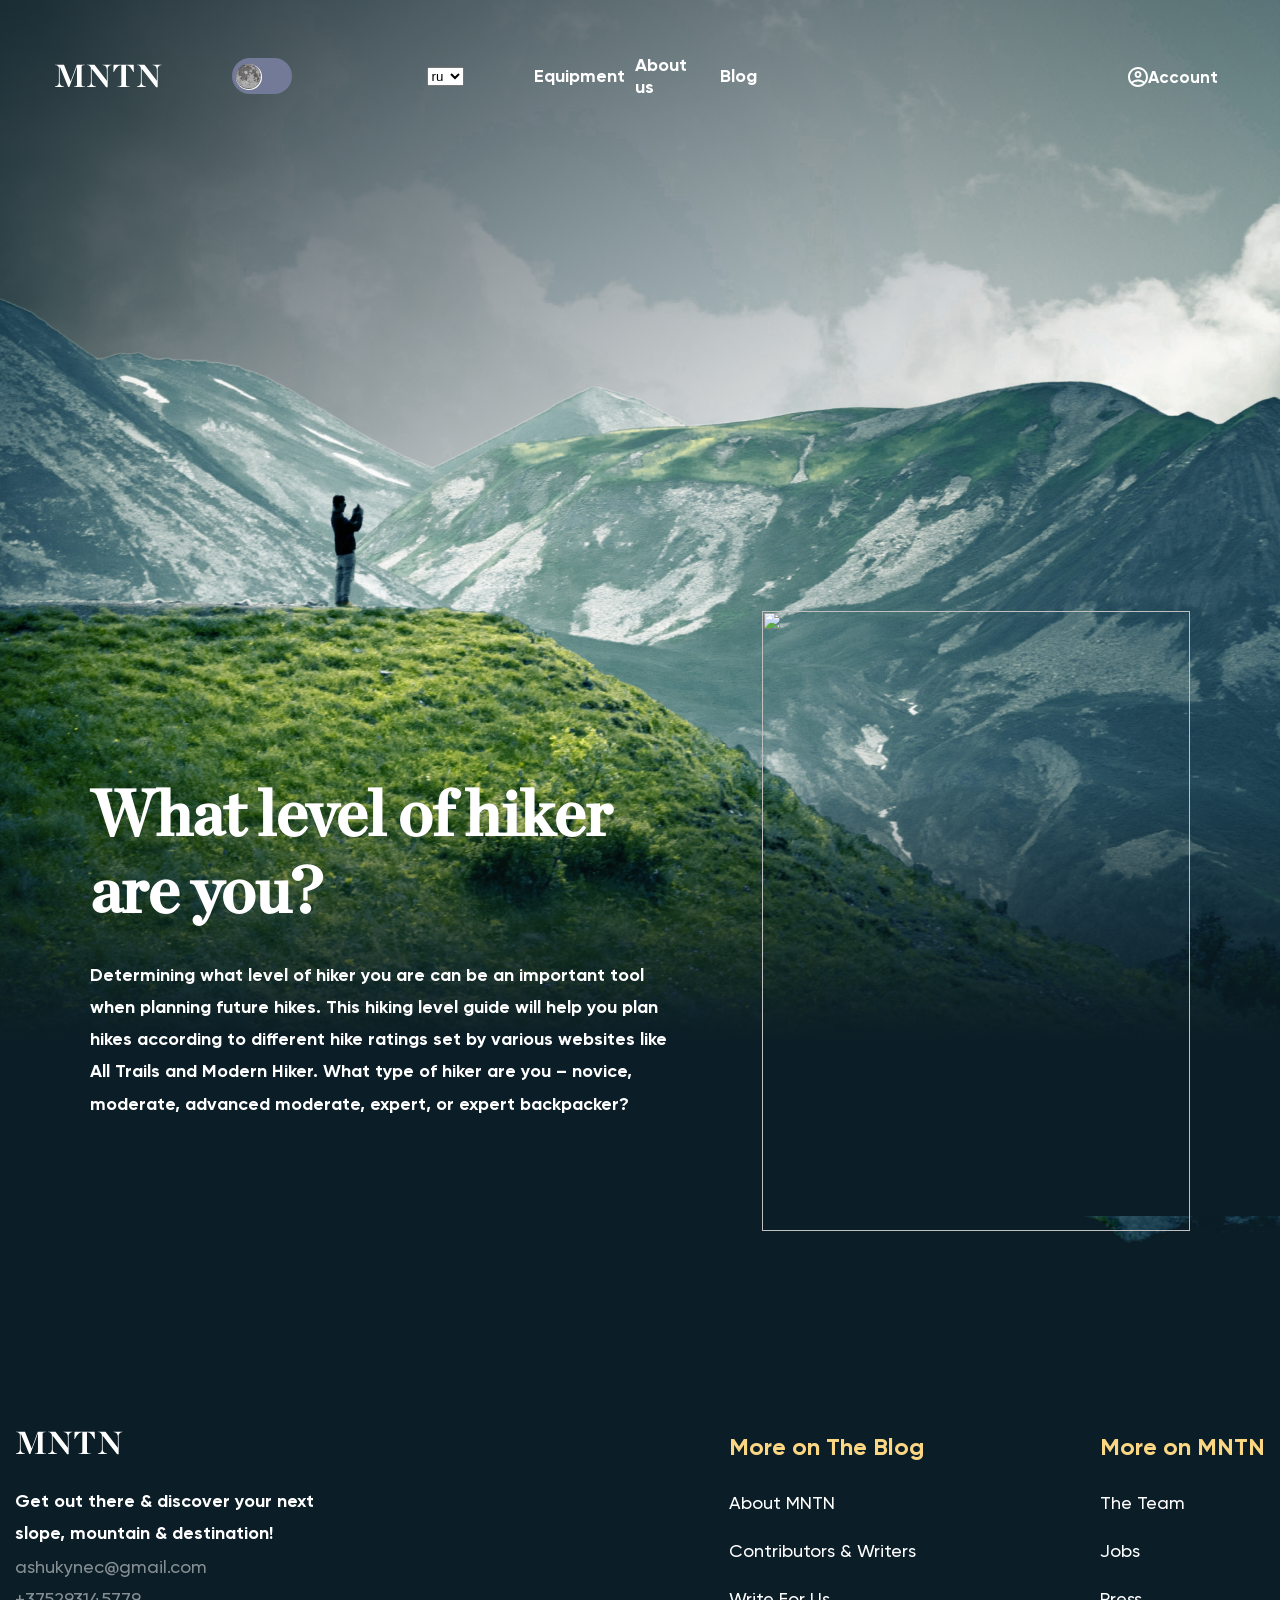
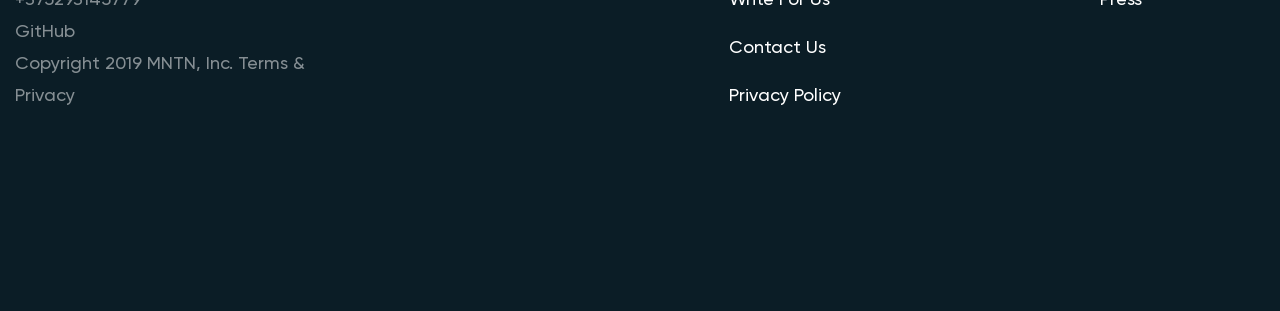
==== commit 28ab920a: "fix: fixing about_us page" ====
--- a/About_us/about_us.html
+++ b/About_us/about_us.html
@@ -6,12 +6,11 @@
 
     <link rel="stylesheet" href="../HomePage/style.css">
     <link rel="stylesheet" href="../HomePage/Adaptivestyle.css">
-    <link rel="stylesheet" href="about_us.html">
+    <link rel="stylesheet" href="about_usStyles.css">
 
     <title class="i18n" i18n="title">MNTN</title>
 </head>
 <body>
-    <div id ="modal_window_background"></div>
     <div id="site-wrapper">
         <header>
             <div class="header-wrapper">
@@ -22,7 +21,7 @@
                 <div class="BG_Content"></div>
             </div>
             <div class="header-content" id="section-start">
-                <a href="../HomePage/index.html">
+                <a href="../HomePage/index.html" alt="Home Page">
                     <div id="Logo">
                         <img src="../vectors/Logo.svg" alt="">
                     </div>
@@ -86,7 +85,17 @@
             </div>
         </header>
         <main>
-            
+            <article class="Content-block-about-us">
+                <div class="grid-about-us">
+                    <div class="Content-text-about-us" >
+                        <div i18n=what_level class="i18n Content-title-about-us">
+                            What level of  hiker are you?
+                        </div>
+                        <p i18n=determining_what class="i18n">Determining what level of hiker you are can be an important tool when planning future hikes. This hiking level guide will help you plan hikes according to different hike ratings set by various websites like All Trails and Modern Hiker. What type of hiker are you – novice, moderate, advanced moderate, expert, or expert backpacker?</p>
+                    </div>
+                    <img src="../img/image.png" alt class="Content-img-about-us image_01">                       
+                </div>
+            </article>
         </main>
         <footer>
             <div class="footer-content">
--- a/HomePage/style.css
+++ b/HomePage/style.css
@@ -242,7 +242,7 @@
     width: 100%;
 }
 .for_admin{
-    align-items: center;    
+    align-items: center;
     visibility: hidden;
 }
 .header-right{
--- a/About_us/about_usStyles.css
+++ b/About_us/about_usStyles.css
@@ -0,0 +1,165 @@
+main {
+    margin-top: 36vw;
+    display: flex;
+    align-items:center;
+    flex-direction: column;
+    width: 100%;
+    /* top: 0%; */
+    position: relative;
+    min-height: 40vw;
+}
+/* Content block*/
+
+.Content-block-about-us {
+    display: flex;
+    max-width: 1492px;
+    width: 100%;
+    margin-top: 150px;
+    margin-right: auto;
+    margin-left: auto;
+    padding-left: 90px;
+    padding-right: 90px;
+    justify-content: center;
+    -webkit-box-align: center;
+    align-items: center;
+    padding-bottom: 200px;
+}
+.grid-about-us {
+    display: grid;
+    width: 100%;
+    grid-auto-columns: 1fr;
+    grid-column-gap: 81px;
+    grid-row-gap: 16px;
+    grid-template-columns: 1fr 0.724fr;
+    grid-template-rows: auto;
+}
+.Content-text-about-us{
+    position: relative;
+    align-items: center;
+    padding-top: 141px;
+    max-width: 782px;
+}
+
+.Content-title-about-us{
+    font-family: 'Chronicle_semibold';
+    font-style: normal;
+    font-weight: 600;
+    font-size: 64px;
+    line-height: 1.2;
+    color: #FFFFFF;
+    max-width: 555px;
+    margin: 27px 0;
+}
+.Content-text-about-us p {
+    font-family: 'Gilroy_bold';
+    font-style: normal;
+    font-weight: 700;
+    font-size: 18px;
+    line-height: 1.78;
+    text-align: left;
+    color: #FFFFFF;
+
+}
+
+.Content-img-about-us {
+    max-width: 566px;
+    height: 620px;
+    width: 100%;
+    vertical-align: middle;
+    display: inline-block; 
+    background-size: cover;
+    background-position: center;
+    object-fit: cover;
+    justify-self: end;
+}
+
+@media screen and (max-width: 1080px){
+    .Content-block-about-us {
+        padding-left: 15px;
+        padding-right: 15px;
+    }
+    .grid-about-us {
+        justify-items: center;
+        grid-column-gap: 32px;
+        grid-row-gap: 64px;
+        -ms-grid-columns: 1fr;
+        grid-template-columns: 1fr;
+        -ms-grid-rows: auto auto;
+        grid-template-rows: auto auto
+    }
+    .Content-text-about-us {
+        grid-column-end: 2;
+        -ms-grid-column: 1;
+        grid-column-start: 1;
+        -ms-grid-row-span: 1;
+        grid-row-end: 3;
+        -ms-grid-row: 2;
+        grid-row-start: 1;
+        -ms-grid-column-align: center;
+        justify-self: center;
+        padding-left: 0px;
+        margin-left: 15px;
+        margin-right: 15px;
+        margin-bottom: 30px;
+    }
+    .Content-img-about-us {
+        grid-column-start: 1;
+        -ms-grid-column-span: 1;
+        grid-column-end: 2;
+        /*-ms-grid-row: 1;*/
+        /*grid-row-start: 1;*/
+        /* -ms-grid-row-span: 1;*/
+        /* grid-row-end: 2; */
+        -ms-grid-column-align: center;
+        justify-self: center;
+        max-width: 800px;
+        width: 100%;
+        height: 500px;
+        object-fit: cover;
+        object-position: 50% 50%;
+        vertical-align: middle;
+        display: inline-block;
+
+    }
+    .image_01 {
+        object-position: 50% 100%;
+    }
+}
+
+
+/* /Content block*/
+
+
+#burgerlogout{
+    color:white;
+    justify-content: center;
+    text-align: center;
+    background-color: #AAB9CF;
+    width: 90%;
+    padding: 10px 0;
+    display: flex;
+    text-align: center;
+    text-decoration: none;
+    border: 1px solid  #AAB9CF;
+    border-radius: 10px;
+}
+#accountlogout {
+    color: white;
+    justify-content: center;
+    text-align: center;
+    background-color: #AAB9CF;
+    width: 90%;
+    padding: 10px 0;
+    display: flex;
+    text-align: center;
+    text-decoration: none;
+    border: 1px solid #AAB9CF;
+    border-radius: 10px;
+}
+
+@media screen and (min-width: 1921px){
+    main{
+        min-height: 900px;
+        margin-top: 700px;
+    }    
+}
